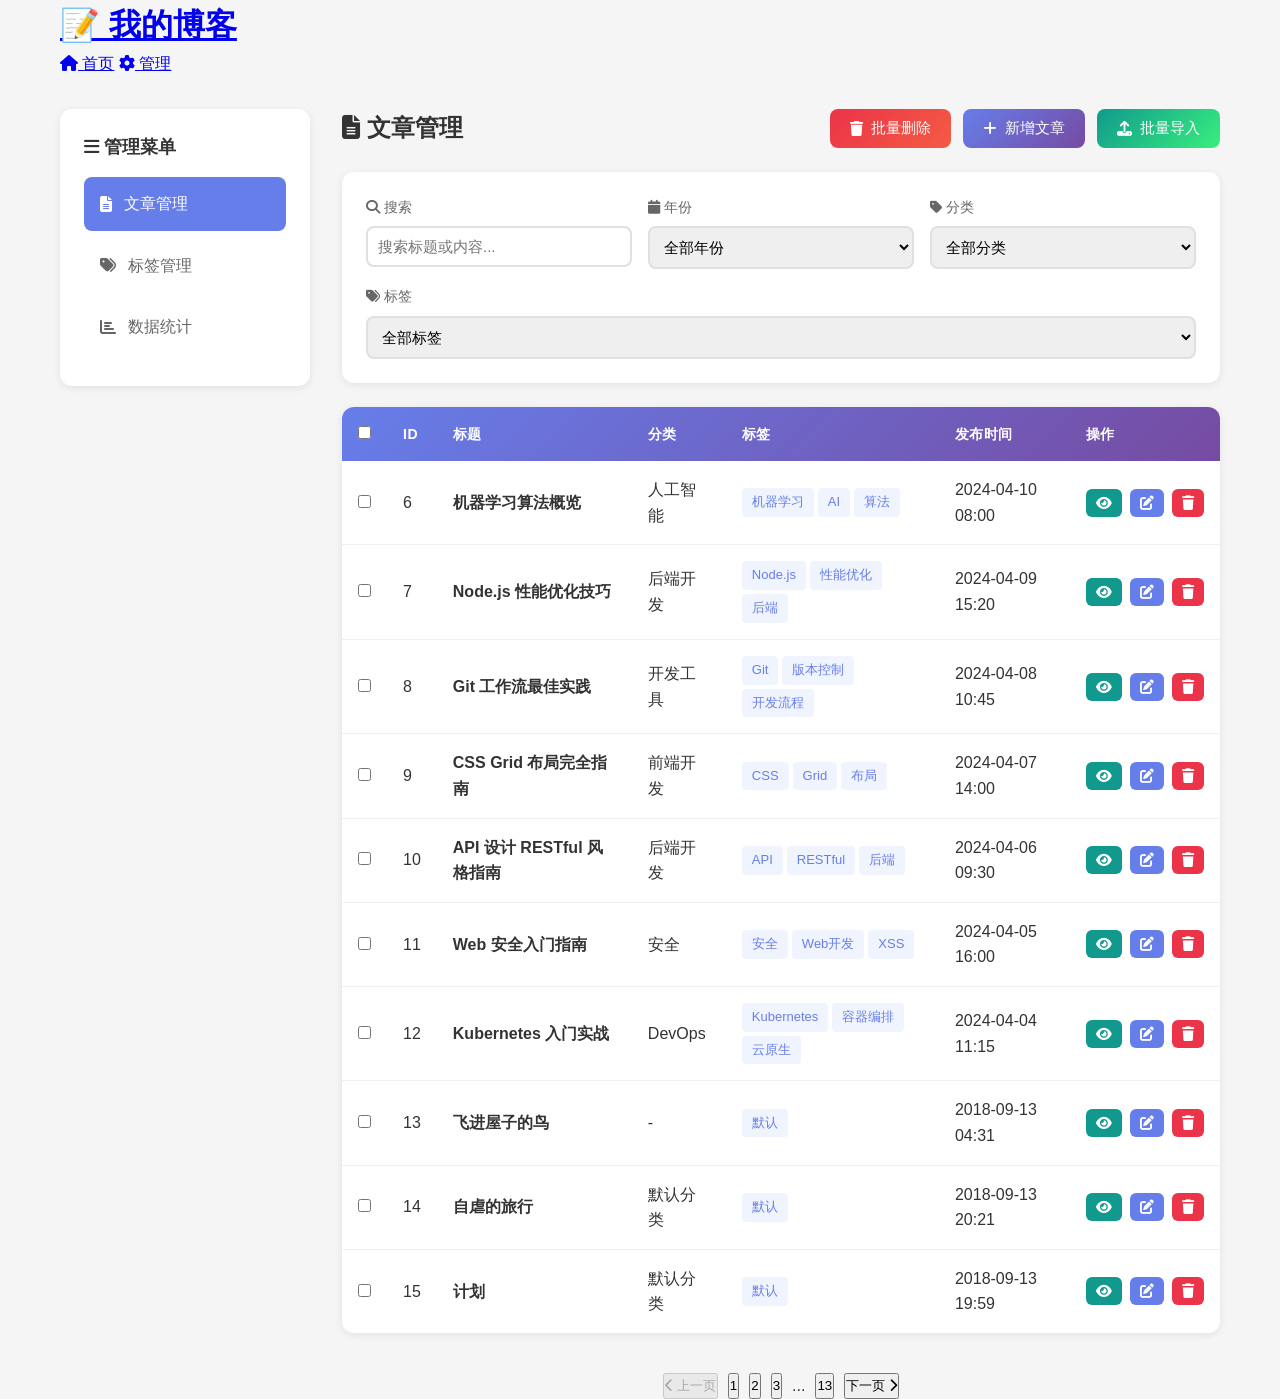
==== blog/admin.html @ 6cfae6fa "Initial commit: Personal blog project with minimalist design" ====
<!DOCTYPE html>
<html lang="zh-CN">
<head>
    <meta charset="UTF-8">
    <meta name="viewport" content="width=device-width, initial-scale=1.0">
    <meta name="description" content="博客管理系统 - 文章管理">
    <title>博客管理系统</title>
    <link rel="stylesheet" href="css/style.css">
    <link rel="stylesheet" href="css/admin.css">
    <link href="https://cdnjs.cloudflare.com/ajax/libs/font-awesome/6.4.0/css/all.min.css" rel="stylesheet">
</head>
<body>
    <header>
        <div class="container">
            <div class="header-content">
                <h1><a href="index.html">📝 我的博客</a></h1>
                <nav>
                    <a href="index.html"><i class="fas fa-home"></i> 首页</a>
                    <a href="admin.html" class="active"><i class="fas fa-cog"></i> 管理</a>
                </nav>
            </div>
        </div>
    </header>

    <main class="container admin-container">
        <aside class="admin-sidebar">
            <h3><i class="fas fa-bars"></i> 管理菜单</h3>
            <ul class="admin-menu">
                <li class="active" data-tab="articles">
                    <i class="fas fa-file-alt"></i> 文章管理
                </li>
                <li data-tab="tags">
                    <i class="fas fa-tags"></i> 标签管理
                </li>
                <li data-tab="stats">
                    <i class="fas fa-chart-bar"></i> 数据统计
                </li>
            </ul>
        </aside>

        <section class="admin-content">
            <div id="articles-tab" class="tab-content active">
                <div class="admin-header">
                    <h2><i class="fas fa-file-alt"></i> 文章管理</h2>
                    <div class="admin-actions">
                        <button id="batch-delete-btn" class="btn btn-danger">
                            <i class="fas fa-trash"></i> 批量删除
                        </button>
                        <button id="add-article-btn" class="btn btn-primary">
                            <i class="fas fa-plus"></i> 新增文章
                        </button>
                        <button id="import-btn" class="btn btn-success">
                            <i class="fas fa-upload"></i> 批量导入
                        </button>
                    </div>
                </div>

                <div class="filters">
                    <div class="filter-group">
                        <label><i class="fas fa-search"></i> 搜索</label>
                        <input type="text" id="search-input" placeholder="搜索标题或内容...">
                    </div>
                    <div class="filter-group">
                        <label><i class="fas fa-calendar"></i> 年份</label>
                        <select id="year-filter">
                            <option value="">全部年份</option>
                        </select>
                    </div>
                    <div class="filter-group">
                        <label><i class="fas fa-tag"></i> 分类</label>
                        <select id="category-filter">
                            <option value="">全部分类</option>
                        </select>
                    </div>
                    <div class="filter-group">
                        <label><i class="fas fa-tags"></i> 标签</label>
                        <select id="tag-filter">
                            <option value="">全部标签</option>
                        </select>
                    </div>
                </div>

                <div class="table-container">
                    <table class="data-table">
                        <thead>
                            <tr>
                                <th>
                                    <input type="checkbox" id="select-all">
                                </th>
                                <th>ID</th>
                                <th>标题</th>
                                <th>分类</th>
                                <th>标签</th>
                                <th>发布时间</th>
                                <th>操作</th>
                            </tr>
                        </thead>
                        <tbody id="articles-table-body">
                        </tbody>
                    </table>
                </div>

                <div class="pagination" id="admin-pagination">
                </div>
            </div>

            <div id="tags-tab" class="tab-content">
                <div class="admin-header">
                    <h2><i class="fas fa-tags"></i> 标签管理</h2>
                    <div class="admin-actions">
                        <button id="add-tag-btn" class="btn btn-primary">
                            <i class="fas fa-plus"></i> 新增标签
                        </button>
                    </div>
                </div>

                <div class="table-container">
                    <table class="data-table">
                        <thead>
                            <tr>
                                <th>标签名</th>
                                <th>使用次数</th>
                                <th>操作</th>
                            </tr>
                        </thead>
                        <tbody id="tags-table-body">
                        </tbody>
                    </table>
                </div>
            </div>

            <div id="stats-tab" class="tab-content">
                <div class="admin-header">
                    <h2><i class="fas fa-chart-bar"></i> 数据统计</h2>
                </div>

                <div class="stats-grid">
                    <div class="stat-card">
                        <div class="stat-icon"><i class="fas fa-file-alt"></i></div>
                        <div class="stat-info">
                            <div class="stat-number" id="total-articles">0</div>
                            <div class="stat-label">总文章数</div>
                        </div>
                    </div>
                    <div class="stat-card">
                        <div class="stat-icon"><i class="fas fa-tag"></i></div>
                        <div class="stat-info">
                            <div class="stat-number" id="total-categories">0</div>
                            <div class="stat-label">分类数</div>
                        </div>
                    </div>
                    <div class="stat-card">
                        <div class="stat-icon"><i class="fas fa-tags"></i></div>
                        <div class="stat-info">
                            <div class="stat-number" id="total-tags">0</div>
                            <div class="stat-label">标签数</div>
                        </div>
                    </div>
                </div>

                <div class="stats-charts">
                    <div class="chart-container">
                        <h3><i class="fas fa-calendar"></i> 年度文章分布</h3>
                        <div id="yearly-stats" class="yearly-stats">
                        </div>
                    </div>
                    <div class="chart-container">
                        <h3><i class="fas fa-tag"></i> 分类文章分布</h3>
                        <div id="category-stats" class="category-stats">
                        </div>
                    </div>
                </div>
            </div>
        </section>
    </main>

    <div id="article-modal" class="modal">
        <div class="modal-content">
            <div class="modal-header">
                <h2 id="modal-title">新增文章</h2>
                <button class="modal-close">&times;</button>
            </div>
            <div class="modal-body">
                <form id="article-form">
                    <input type="hidden" id="article-id">
                    
                    <div class="form-group">
                        <label for="article-title">标题 *</label>
                        <input type="text" id="article-title" required>
                    </div>

                    <div class="form-group">
                        <label for="article-slug">URL Slug</label>
                        <input type="text" id="article-slug">
                    </div>

                    <div class="form-group">
                        <label for="article-category">分类 *</label>
                        <select id="article-category" required>
                            <option value="">请选择分类</option>
                        </select>
                        <button type="button" id="new-category-btn" class="btn btn-small">
                            <i class="fas fa-plus"></i> 新建分类
                        </button>
                    </div>

                    <div class="form-group">
                        <label>标签</label>
                        <div class="tags-input">
                            <input type="text" id="tag-search" placeholder="搜索或输入标签...">
                            <div id="tag-suggestions" class="tag-suggestions"></div>
                        </div>
                        <div id="selected-tags" class="selected-tags"></div>
                    </div>

                    <div class="form-group">
                        <label for="article-excerpt">摘要</label>
                        <textarea id="article-excerpt" rows="3"></textarea>
                    </div>

                    <div class="form-group">
                        <label for="article-content">内容 *</label>
                        <textarea id="article-content" rows="15" required></textarea>
                    </div>

                    <div class="form-group">
                        <label for="article-date">发布时间</label>
                        <input type="datetime-local" id="article-date">
                    </div>
                </form>
            </div>
            <div class="modal-footer">
                <button type="button" class="btn btn-secondary modal-cancel">取消</button>
                <button type="button" class="btn btn-primary" id="save-article-btn">保存</button>
            </div>
        </div>
    </div>

    <div id="delete-modal" class="modal">
        <div class="modal-content modal-small">
            <div class="modal-header">
                <h2><i class="fas fa-exclamation-triangle"></i> 确认删除</h2>
                <button class="modal-close">&times;</button>
            </div>
            <div class="modal-body">
                <p id="delete-message">确定要删除这篇文章吗？</p>
            </div>
            <div class="modal-footer">
                <button type="button" class="btn btn-secondary modal-cancel">取消</button>
                <button type="button" class="btn btn-danger" id="confirm-delete-btn">删除</button>
            </div>
        </div>
    </div>

    <div id="tag-modal" class="modal">
        <div class="modal-content modal-small">
            <div class="modal-header">
                <h2 id="tag-modal-title">新增标签</h2>
                <button class="modal-close">&times;</button>
            </div>
            <div class="modal-body">
                <form id="tag-form">
                    <input type="hidden" id="tag-old-name">
                    <div class="form-group">
                        <label for="tag-name">标签名 *</label>
                        <input type="text" id="tag-name" required>
                    </div>
                </form>
            </div>
            <div class="modal-footer">
                <button type="button" class="btn btn-secondary modal-cancel">取消</button>
                <button type="button" class="btn btn-primary" id="save-tag-btn">保存</button>
            </div>
        </div>
    </div>

    <div id="import-modal" class="modal">
        <div class="modal-content">
            <div class="modal-header">
                <h2><i class="fas fa-upload"></i> 批量导入</h2>
                <button class="modal-close">&times;</button>
            </div>
            <div class="modal-body">
                <div class="import-instructions">
                    <h3>导入说明</h3>
                    <p>请选择包含文章数据的文本文件（Tab分隔格式）</p>
                    <p>格式：时间\t标题\t内容</p>
                </div>
                <div class="form-group">
                    <label for="import-file">选择文件</label>
                    <input type="file" id="import-file" accept=".txt,.xls,.xlsx">
                </div>
                <div id="import-preview" class="import-preview">
                </div>
            </div>
            <div class="modal-footer">
                <button type="button" class="btn btn-secondary modal-cancel">取消</button>
                <button type="button" class="btn btn-success" id="confirm-import-btn">导入</button>
            </div>
        </div>
    </div>

    <div id="toast" class="toast"></div>

    <script src="js/admin.js"></script>
</body>
</html>
---- blog/css/style.css ----
* {
    margin: 0;
    padding: 0;
    box-sizing: border-box;
}

:root {
    --primary-color: #4a90e2;
    --secondary-color: #2c3e50;
    --accent-color: #e74c3c;
    --text-color: #333;
    --light-gray: #f5f5f5;
    --border-color: #ddd;
    --white: #ffffff;
}

body {
    font-family: -apple-system, BlinkMacSystemFont, 'Segoe UI', Roboto, 'Helvetica Neue', Arial, sans-serif;
    line-height: 1.6;
    color: var(--text-color);
    background-color: var(--light-gray);
}

.container {
    max-width: 1200px;
    margin: 0 auto;
    padding: 0 20px;
}

.header {
    background: linear-gradient(135deg, var(--secondary-color) 0%, #34495e 100%);
    color: var(--white);
    padding: 20px 0;
    box-shadow: 0 2px 10px rgba(0,0,0,0.1);
    position: sticky;
    top: 0;
    z-index: 1000;
}

.header .container {
    display: flex;
    justify-content: space-between;
    align-items: center;
    flex-wrap: wrap;
    gap: 20px;
}

.blog-title a {
    color: var(--white);
    text-decoration: none;
    font-size: 28px;
    font-weight: bold;
    transition: opacity 0.3s;
}

.blog-title a:hover {
    opacity: 0.9;
}

.nav {
    display: flex;
    gap: 30px;
}

.nav-link {
    color: var(--white);
    text-decoration: none;
    font-size: 16px;
    transition: color 0.3s;
    position: relative;
}

.nav-link:hover,
.nav-link.active {
    color: var(--primary-color);
}

.nav-link.active::after {
    content: '';
    position: absolute;
    bottom: -5px;
    left: 0;
    right: 0;
    height: 2px;
    background: var(--primary-color);
}

.search-box {
    display: flex;
    gap: 10px;
}

.search-input {
    padding: 10px 15px;
    border: none;
    border-radius: 5px;
    font-size: 14px;
    width: 200px;
    transition: width 0.3s;
}

.search-input:focus {
    outline: none;
    width: 250px;
}

.search-btn {
    padding: 10px 20px;
    background: var(--primary-color);
    color: var(--white);
    border: none;
    border-radius: 5px;
    cursor: pointer;
    font-size: 14px;
    transition: background 0.3s;
}

.search-btn:hover {
    background: #357abd;
}

.main {
    padding: 40px 0;
    min-height: calc(100vh - 200px);
}

.main .container {
    display: grid;
    grid-template-columns: 1fr 300px;
    gap: 40px;
}

.sidebar {
    order: 2;
}

.content {
    order: 1;
}

.sidebar-section {
    background: var(--white);
    padding: 20px;
    border-radius: 10px;
    margin-bottom: 20px;
    box-shadow: 0 2px 10px rgba(0,0,0,0.05);
}

.sidebar-section h3 {
    margin-bottom: 15px;
    color: var(--secondary-color);
    font-size: 18px;
    border-bottom: 2px solid var(--primary-color);
    padding-bottom: 10px;
}

.category-list,
.recent-posts {
    list-style: none;
}

.category-list li,
.recent-posts li {
    padding: 10px 0;
    border-bottom: 1px solid var(--border-color);
}

.category-list li:last-child,
.recent-posts li:last-child {
    border-bottom: none;
}

.category-list a,
.recent-posts a {
    color: var(--text-color);
    text-decoration: none;
    transition: color 0.3s;
}

.category-list a:hover,
.recent-posts a:hover {
    color: var(--primary-color);
}

.tag-list {
    display: flex;
    flex-wrap: wrap;
    gap: 10px;
}

.tag {
    display: inline-block;
    padding: 5px 12px;
    background: var(--light-gray);
    color: var(--text-color);
    border-radius: 20px;
    font-size: 14px;
    text-decoration: none;
    transition: all 0.3s;
}

.tag:hover {
    background: var(--primary-color);
    color: var(--white);
}

.article-list {
    display: flex;
    flex-direction: column;
    gap: 30px;
}

.article-card {
    background: var(--white);
    padding: 30px;
    border-radius: 10px;
    box-shadow: 0 2px 10px rgba(0,0,0,0.05);
    transition: transform 0.3s, box-shadow 0.3s;
}

.article-card:hover {
    transform: translateY(-5px);
    box-shadow: 0 5px 20px rgba(0,0,0,0.1);
}

.article-meta {
    display: flex;
    gap: 20px;
    margin-bottom: 15px;
    font-size: 14px;
    color: #666;
}

.article-date {
    display: flex;
    align-items: center;
    gap: 5px;
}

.article-title {
    font-size: 24px;
    margin-bottom: 15px;
}

.article-title a {
    color: var(--secondary-color);
    text-decoration: none;
    transition: color 0.3s;
}

.article-title a:hover {
    color: var(--primary-color);
}

.article-excerpt {
    color: #666;
    line-height: 1.8;
    margin-bottom: 15px;
}

.article-tags {
    display: flex;
    gap: 10px;
    flex-wrap: wrap;
}

.article-tag {
    padding: 3px 10px;
    background: var(--light-gray);
    color: var(--text-color);
    border-radius: 15px;
    font-size: 13px;
    text-decoration: none;
    transition: all 0.3s;
}

.article-tag:hover {
    background: var(--primary-color);
    color: var(--white);
}

.pagination {
    display: flex;
    justify-content: center;
    gap: 10px;
    margin-top: 40px;
}

.pagination-btn {
    padding: 10px 20px;
    background: var(--white);
    color: var(--text-color);
    border: 1px solid var(--border-color);
    border-radius: 5px;
    cursor: pointer;
    transition: all 0.3s;
}

.pagination-btn:hover:not(:disabled) {
    background: var(--primary-color);
    color: var(--white);
    border-color: var(--primary-color);
}

.pagination-btn:disabled {
    opacity: 0.5;
    cursor: not-allowed;
}

.pagination-btn.active {
    background: var(--primary-color);
    color: var(--white);
    border-color: var(--primary-color);
}

.article-detail {
    background: var(--white);
    padding: 40px 0;
    min-height: calc(100vh - 200px);
}

.article-detail.hidden {
    display: none;
}

.back-btn {
    padding: 10px 20px;
    background: var(--secondary-color);
    color: var(--white);
    border: none;
    border-radius: 5px;
    cursor: pointer;
    font-size: 14px;
    margin-bottom: 30px;
    transition: background 0.3s;
}

.back-btn:hover {
    background: #34495e;
}

.article-content h1 {
    font-size: 36px;
    margin-bottom: 20px;
    color: var(--secondary-color);
}

.article-content .article-meta {
    margin-bottom: 30px;
    padding-bottom: 20px;
    border-bottom: 1px solid var(--border-color);
}

.article-content .markdown-body {
    line-height: 1.8;
}

.article-content .markdown-body h2 {
    font-size: 28px;
    margin: 30px 0 15px;
    color: var(--secondary-color);
}

.article-content .markdown-body h3 {
    font-size: 22px;
    margin: 25px 0 12px;
    color: var(--secondary-color);
}

.article-content .markdown-body p {
    margin-bottom: 15px;
}

.article-content .markdown-body code {
    background: var(--light-gray);
    padding: 2px 6px;
    border-radius: 3px;
    font-family: 'Courier New', monospace;
}

.article-content .markdown-body pre {
    background: var(--secondary-color);
    color: var(--white);
    padding: 20px;
    border-radius: 5px;
    overflow-x: auto;
    margin-bottom: 15px;
}

.article-content .markdown-body pre code {
    background: none;
    padding: 0;
}

.article-content .markdown-body ul,
.article-content .markdown-body ol {
    margin: 15px 0;
    padding-left: 30px;
}

.article-content .markdown-body li {
    margin-bottom: 8px;
}

.article-content .markdown-body blockquote {
    border-left: 4px solid var(--primary-color);
    padding-left: 20px;
    margin: 20px 0;
    color: #666;
    font-style: italic;
}

.article-content .markdown-body a {
    color: var(--primary-color);
    text-decoration: none;
    transition: underline 0.3s;
}

.article-content .markdown-body a:hover {
    text-decoration: underline;
}

.footer {
    background: var(--secondary-color);
    color: var(--white);
    text-align: center;
    padding: 30px 0;
    margin-top: 40px;
}

.hidden {
    display: none !important;
}

@media (max-width: 968px) {
    .main .container {
        grid-template-columns: 1fr;
    }
    
    .sidebar {
        order: 2;
    }
    
    .search-input {
        width: 150px;
    }
    
    .search-input:focus {
        width: 180px;
    }
}

@media (max-width: 768px) {
    .header .container {
        flex-direction: column;
        text-align: center;
    }
    
    .nav {
        flex-wrap: wrap;
        justify-content: center;
        gap: 15px;
    }
    
    .search-box {
        width: 100%;
        justify-content: center;
    }
    
    .search-input {
        flex: 1;
        max-width: 300px;
    }
    
    .article-card {
        padding: 20px;
    }
    
    .article-title {
        font-size: 20px;
    }
    
    .article-content h1 {
        font-size: 28px;
    }
}

@media (max-width: 480px) {
    .blog-title a {
        font-size: 22px;
    }
    
    .nav-link {
        font-size: 14px;
    }
    
    .article-meta {
        flex-direction: column;
        gap: 5px;
    }
    
    .pagination {
        flex-wrap: wrap;
    }
}
---- blog/css/admin.css ----
.admin-container {
    display: flex;
    gap: 2rem;
    margin-top: 2rem;
    align-items: flex-start;
}

.admin-sidebar {
    width: 250px;
    background: white;
    border-radius: 12px;
    padding: 1.5rem;
    box-shadow: 0 2px 8px rgba(0, 0, 0, 0.08);
    position: sticky;
    top: 2rem;
}

.admin-sidebar h3 {
    margin-bottom: 1rem;
    color: #333;
    font-size: 1.1rem;
}

.admin-menu {
    list-style: none;
}

.admin-menu li {
    padding: 0.875rem 1rem;
    margin-bottom: 0.5rem;
    border-radius: 8px;
    cursor: pointer;
    transition: all 0.3s ease;
    color: #666;
    display: flex;
    align-items: center;
    gap: 0.75rem;
}

.admin-menu li:hover {
    background: #f0f4ff;
    color: #667eea;
}

.admin-menu li.active {
    background: #667eea;
    color: white;
}

.admin-content {
    flex: 1;
}

.admin-header {
    display: flex;
    justify-content: space-between;
    align-items: center;
    margin-bottom: 1.5rem;
}

.admin-header h2 {
    margin: 0;
    color: #333;
}

.admin-actions {
    display: flex;
    gap: 0.75rem;
}

.btn {
    padding: 0.625rem 1.25rem;
    border: none;
    border-radius: 8px;
    cursor: pointer;
    font-size: 0.9375rem;
    font-weight: 500;
    transition: all 0.3s ease;
    display: inline-flex;
    align-items: center;
    gap: 0.5rem;
}

.btn-primary {
    background: linear-gradient(135deg, #667eea 0%, #764ba2 100%);
    color: white;
}

.btn-primary:hover {
    transform: translateY(-2px);
    box-shadow: 0 8px 16px rgba(102, 126, 234, 0.3);
}

.btn-success {
    background: linear-gradient(135deg, #11998e 0%, #38ef7d 100%);
    color: white;
}

.btn-success:hover {
    transform: translateY(-2px);
    box-shadow: 0 8px 16px rgba(17, 153, 142, 0.3);
}

.btn-danger {
    background: linear-gradient(135deg, #eb3349 0%, #f45c43 100%);
    color: white;
}

.btn-danger:hover {
    transform: translateY(-2px);
    box-shadow: 0 8px 16px rgba(235, 51, 73, 0.3);
}

.btn-secondary {
    background: #f0f0f0;
    color: #333;
}

.btn-secondary:hover {
    background: #e0e0e0;
}

.btn-small {
    padding: 0.375rem 0.75rem;
    font-size: 0.875rem;
}

.filters {
    background: white;
    padding: 1.5rem;
    border-radius: 12px;
    margin-bottom: 1.5rem;
    box-shadow: 0 2px 8px rgba(0, 0, 0, 0.08);
    display: flex;
    gap: 1rem;
    flex-wrap: wrap;
}

.filter-group {
    flex: 1;
    min-width: 200px;
}

.filter-group label {
    display: block;
    margin-bottom: 0.5rem;
    color: #666;
    font-weight: 500;
    font-size: 0.875rem;
}

.filter-group input,
.filter-group select {
    width: 100%;
    padding: 0.625rem;
    border: 2px solid #e0e0e0;
    border-radius: 8px;
    font-size: 0.9375rem;
    transition: border-color 0.3s ease;
}

.filter-group input:focus,
.filter-group select:focus {
    outline: none;
    border-color: #667eea;
}

.table-container {
    background: white;
    border-radius: 12px;
    overflow: hidden;
    box-shadow: 0 2px 8px rgba(0, 0, 0, 0.08);
}

.data-table {
    width: 100%;
    border-collapse: collapse;
}

.data-table thead {
    background: linear-gradient(135deg, #667eea 0%, #764ba2 100%);
    color: white;
}

.data-table th,
.data-table td {
    padding: 1rem;
    text-align: left;
}

.data-table th {
    font-weight: 600;
    font-size: 0.875rem;
    text-transform: uppercase;
    letter-spacing: 0.5px;
}

.data-table tbody tr {
    border-bottom: 1px solid #f0f0f0;
    transition: background 0.3s ease;
}

.data-table tbody tr:hover {
    background: #f8f9ff;
}

.data-table tbody tr:last-child {
    border-bottom: none;
}

.data-table .tags {
    display: flex;
    flex-wrap: wrap;
    gap: 0.25rem;
}

.data-table .tag {
    background: #f0f4ff;
    color: #667eea;
    padding: 0.25rem 0.625rem;
    border-radius: 4px;
    font-size: 0.8125rem;
}

.action-buttons {
    display: flex;
    gap: 0.5rem;
}

.action-btn {
    padding: 0.375rem 0.625rem;
    border: none;
    border-radius: 6px;
    cursor: pointer;
    font-size: 0.875rem;
    transition: all 0.3s ease;
}

.action-btn.edit {
    background: #667eea;
    color: white;
}

.action-btn.edit:hover {
    background: #5a6fd6;
}

.action-btn.delete {
    background: #eb3349;
    color: white;
}

.action-btn.delete:hover {
    background: #d62d41;
}

.action-btn.view {
    background: #11998e;
    color: white;
}

.action-btn.view:hover {
    background: #0f887a;
}

.tab-content {
    display: none;
}

.tab-content.active {
    display: block;
}

.modal {
    display: none;
    position: fixed;
    top: 0;
    left: 0;
    right: 0;
    bottom: 0;
    background: rgba(0, 0, 0, 0.5);
    z-index: 1000;
    align-items: center;
    justify-content: center;
    padding: 1rem;
}

.modal.active {
    display: flex;
}

.modal-content {
    background: white;
    border-radius: 16px;
    max-width: 800px;
    width: 100%;
    max-height: 90vh;
    overflow: hidden;
    display: flex;
    flex-direction: column;
    animation: slideUp 0.3s ease;
}

.modal-small {
    max-width: 400px;
}

@keyframes slideUp {
    from {
        opacity: 0;
        transform: translateY(20px);
    }
    to {
        opacity: 1;
        transform: translateY(0);
    }
}

.modal-header {
    padding: 1.5rem;
    border-bottom: 1px solid #f0f0f0;
    display: flex;
    justify-content: space-between;
    align-items: center;
}

.modal-header h2 {
    margin: 0;
    color: #333;
    font-size: 1.25rem;
}

.modal-close {
    background: none;
    border: none;
    font-size: 1.5rem;
    cursor: pointer;
    color: #999;
    transition: color 0.3s ease;
    padding: 0.25rem;
}

.modal-close:hover {
    color: #333;
}

.modal-body {
    padding: 1.5rem;
    overflow-y: auto;
    flex: 1;
}

.modal-footer {
    padding: 1.5rem;
    border-top: 1px solid #f0f0f0;
    display: flex;
    justify-content: flex-end;
    gap: 0.75rem;
}

.form-group {
    margin-bottom: 1.25rem;
}

.form-group label {
    display: block;
    margin-bottom: 0.5rem;
    color: #333;
    font-weight: 500;
}

.form-group input[type="text"],
.form-group input[type="datetime-local"],
.form-group select,
.form-group textarea {
    width: 100%;
    padding: 0.75rem;
    border: 2px solid #e0e0e0;
    border-radius: 8px;
    font-size: 0.9375rem;
    transition: border-color 0.3s ease;
    font-family: inherit;
}

.form-group input:focus,
.form-group select:focus,
.form-group textarea:focus {
    outline: none;
    border-color: #667eea;
}

.form-group textarea {
    resize: vertical;
    min-height: 120px;
}

.tags-input {
    position: relative;
}

.tag-suggestions {
    position: absolute;
    top: 100%;
    left: 0;
    right: 0;
    background: white;
    border: 2px solid #e0e0e0;
    border-top: none;
    border-radius: 0 0 8px 8px;
    max-height: 200px;
    overflow-y: auto;
    z-index: 100;
    display: none;
}

.tag-suggestions.active {
    display: block;
}

.tag-suggestion {
    padding: 0.75rem;
    cursor: pointer;
    transition: background 0.2s ease;
}

.tag-suggestion:hover {
    background: #f0f4ff;
}

.selected-tags {
    display: flex;
    flex-wrap: wrap;
    gap: 0.5rem;
    margin-top: 0.75rem;
}

.selected-tag {
    display: inline-flex;
    align-items: center;
    gap: 0.5rem;
    background: #667eea;
    color: white;
    padding: 0.375rem 0.75rem;
    border-radius: 6px;
    font-size: 0.875rem;
}

.selected-tag .remove {
    cursor: pointer;
    font-size: 1.125rem;
    line-height: 1;
}

.import-instructions {
    background: #f8f9ff;
    padding: 1rem;
    border-radius: 8px;
    margin-bottom: 1.5rem;
}

.import-instructions h3 {
    margin-top: 0;
    color: #667eea;
    font-size: 1rem;
}

.import-instructions p {
    color: #666;
    margin: 0.5rem 0;
    font-size: 0.875rem;
}

.import-preview {
    margin-top: 1rem;
    max-height: 200px;
    overflow-y: auto;
    background: #f8f9ff;
    padding: 1rem;
    border-radius: 8px;
}

.stats-grid {
    display: grid;
    grid-template-columns: repeat(auto-fit, minmax(250px, 1fr));
    gap: 1.5rem;
    margin-bottom: 2rem;
}

.stat-card {
    background: white;
    padding: 1.5rem;
    border-radius: 12px;
    box-shadow: 0 2px 8px rgba(0, 0, 0, 0.08);
    display: flex;
    align-items: center;
    gap: 1rem;
}

.stat-icon {
    width: 60px;
    height: 60px;
    border-radius: 12px;
    display: flex;
    align-items: center;
    justify-content: center;
    font-size: 1.5rem;
    color: white;
    background: linear-gradient(135deg, #667eea 0%, #764ba2 100%);
}

.stat-card:nth-child(2) .stat-icon {
    background: linear-gradient(135deg, #11998e 0%, #38ef7d 100%);
}

.stat-card:nth-child(3) .stat-icon {
    background: linear-gradient(135deg, #eb3349 0%, #f45c43 100%);
}

.stat-info {
    flex: 1;
}

.stat-number {
    font-size: 2rem;
    font-weight: 700;
    color: #333;
    line-height: 1;
}

.stat-label {
    color: #666;
    margin-top: 0.5rem;
    font-size: 0.9375rem;
}

.stats-charts {
    display: grid;
    grid-template-columns: repeat(auto-fit, minmax(400px, 1fr));
    gap: 1.5rem;
}

.chart-container {
    background: white;
    padding: 1.5rem;
    border-radius: 12px;
    box-shadow: 0 2px 8px rgba(0, 0, 0, 0.08);
}

.chart-container h3 {
    margin-top: 0;
    color: #333;
    font-size: 1.1rem;
    margin-bottom: 1rem;
}

.yearly-stats,
.category-stats {
    display: flex;
    flex-direction: column;
    gap: 0.75rem;
}

.stat-bar {
    display: flex;
    align-items: center;
    gap: 1rem;
}

.stat-bar-label {
    width: 80px;
    color: #666;
    font-size: 0.875rem;
}

.stat-bar-fill {
    flex: 1;
    height: 24px;
    background: #f0f0f0;
    border-radius: 4px;
    overflow: hidden;
}

.stat-bar-fill-inner {
    height: 100%;
    background: linear-gradient(135deg, #667eea 0%, #764ba2 100%);
    border-radius: 4px;
    transition: width 0.5s ease;
}

.stat-bar-count {
    width: 50px;
    text-align: right;
    color: #333;
    font-weight: 600;
    font-size: 0.875rem;
}

.toast {
    position: fixed;
    bottom: 2rem;
    right: 2rem;
    background: #333;
    color: white;
    padding: 1rem 1.5rem;
    border-radius: 8px;
    box-shadow: 0 4px 16px rgba(0, 0, 0, 0.2);
    transform: translateY(100px);
    opacity: 0;
    transition: all 0.3s ease;
    z-index: 2000;
}

.toast.show {
    transform: translateY(0);
    opacity: 1;
}

.toast.success {
    background: linear-gradient(135deg, #11998e 0%, #38ef7d 100%);
}

.toast.error {
    background: linear-gradient(135deg, #eb3349 0%, #f45c43 100%);
}

@media (max-width: 1024px) {
    .admin-container {
        flex-direction: column;
    }
    
    .admin-sidebar {
        width: 100%;
        position: static;
    }
    
    .admin-menu {
        display: flex;
        overflow-x: auto;
        gap: 0.5rem;
    }
    
    .admin-menu li {
        white-space: nowrap;
    }
}

@media (max-width: 768px) {
    .admin-header {
        flex-direction: column;
        align-items: flex-start;
        gap: 1rem;
    }
    
    .admin-actions {
        flex-wrap: wrap;
    }
    
    .filters {
        flex-direction: column;
    }
    
    .filter-group {
        width: 100%;
    }
    
    .data-table {
        font-size: 0.8125rem;
    }
    
    .data-table th,
    .data-table td {
        padding: 0.75rem 0.5rem;
    }
    
    .stats-charts {
        grid-template-columns: 1fr;
    }
}
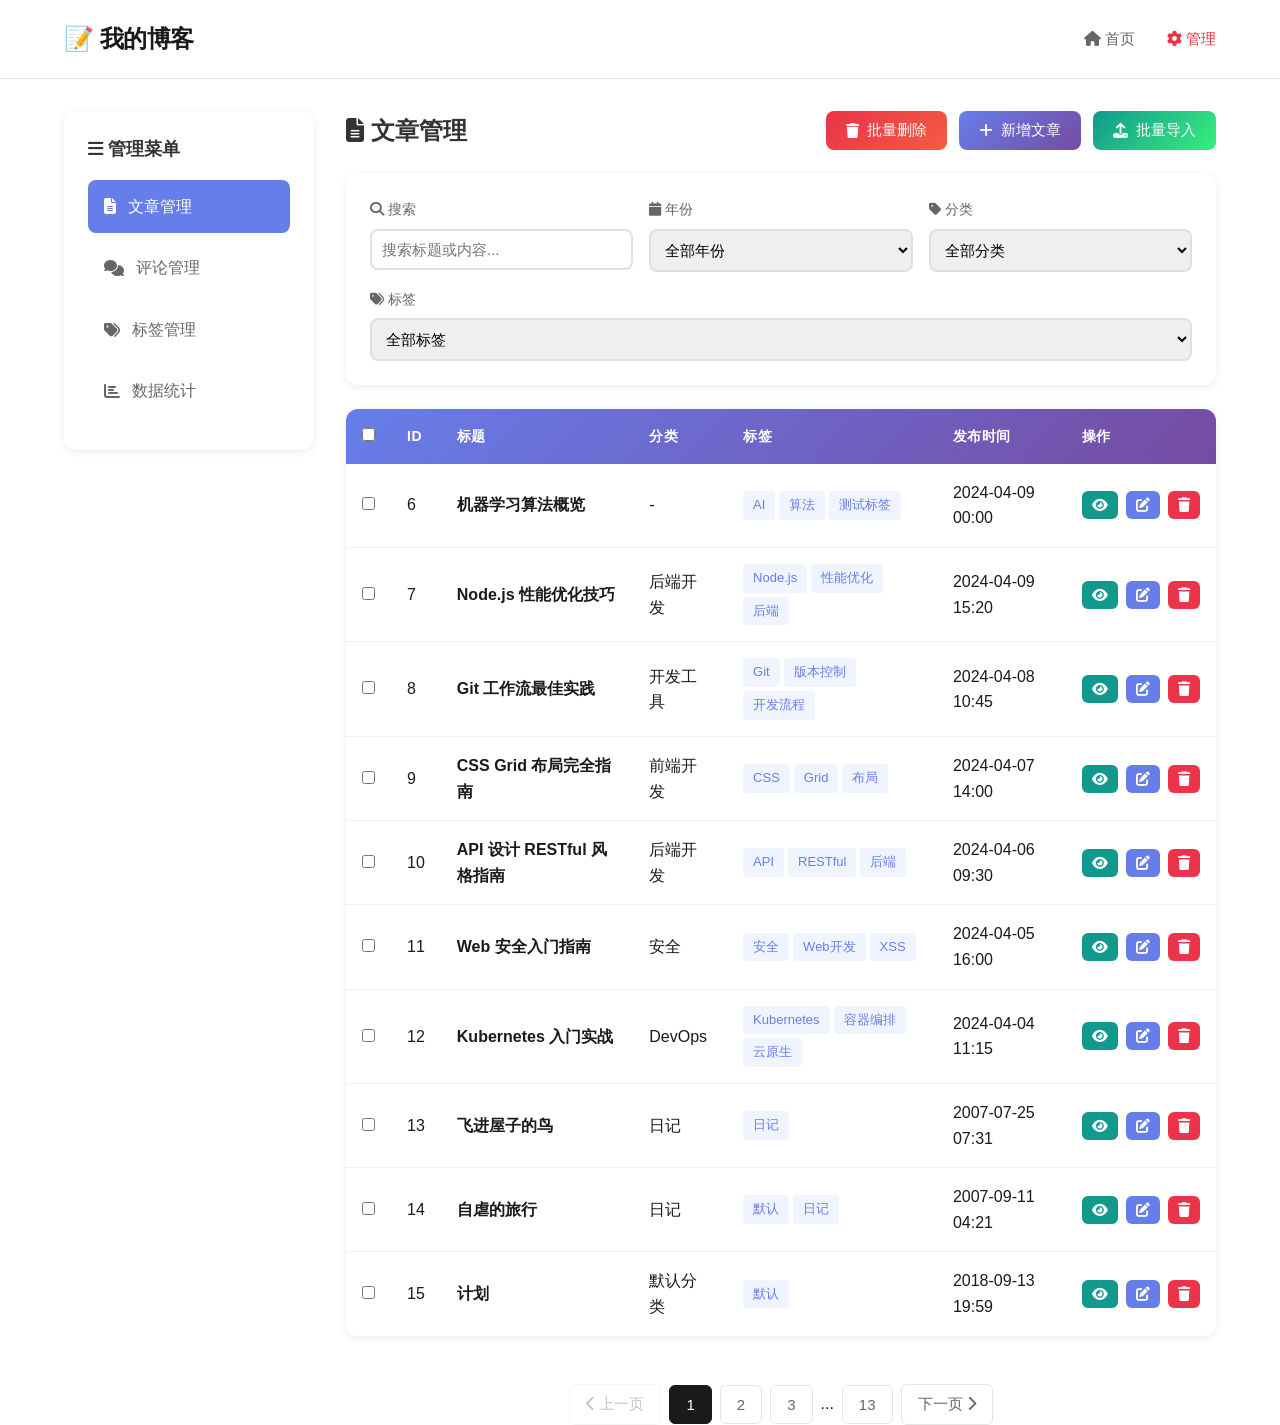
==== commit 7496f0c2: "Deploy blog to GitHub Pages" ====
--- a/blog/admin.html
+++ b/blog/admin.html
@@ -5,7 +5,7 @@
     <meta name="viewport" content="width=device-width, initial-scale=1.0">
     <meta name="description" content="博客管理系统 - 文章管理">
     <title>博客管理系统</title>
-    <link rel="stylesheet" href="css/style.css">
+    <link rel="stylesheet" href="css/style-minimal.css">
     <link rel="stylesheet" href="css/admin.css">
     <link href="https://cdnjs.cloudflare.com/ajax/libs/font-awesome/6.4.0/css/all.min.css" rel="stylesheet">
 </head>
@@ -13,9 +13,9 @@
     <header>
         <div class="container">
             <div class="header-content">
-                <h1><a href="index.html">📝 我的博客</a></h1>
+                <h1><a href="index-minimal.html">📝 我的博客</a></h1>
                 <nav>
-                    <a href="index.html"><i class="fas fa-home"></i> 首页</a>
+                    <a href="index-minimal.html"><i class="fas fa-home"></i> 首页</a>
                     <a href="admin.html" class="active"><i class="fas fa-cog"></i> 管理</a>
                 </nav>
             </div>
@@ -28,6 +28,9 @@
             <ul class="admin-menu">
                 <li class="active" data-tab="articles">
                     <i class="fas fa-file-alt"></i> 文章管理
+                </li>
+                <li data-tab="comments">
+                    <i class="fas fa-comments"></i> 评论管理
                 </li>
                 <li data-tab="tags">
                     <i class="fas fa-tags"></i> 标签管理
@@ -104,6 +107,53 @@
                 </div>
             </div>
 
+            <div id="comments-tab" class="tab-content">
+                <div class="admin-header">
+                    <h2><i class="fas fa-comments"></i> 评论管理</h2>
+                    <div class="admin-actions">
+                        <button id="batch-delete-comments-btn" class="btn btn-danger">
+                            <i class="fas fa-trash"></i> 批量删除
+                        </button>
+                    </div>
+                </div>
+
+                <div class="filters">
+                    <div class="filter-group">
+                        <label><i class="fas fa-search"></i> 搜索</label>
+                        <input type="text" id="comment-search-input" placeholder="搜索评论内容或作者...">
+                    </div>
+                    <div class="filter-group">
+                        <label><i class="fas fa-file-alt"></i> 文章</label>
+                        <select id="comment-article-filter">
+                            <option value="">全部文章</option>
+                        </select>
+                    </div>
+                </div>
+
+                <div class="table-container">
+                    <table class="data-table">
+                        <thead>
+                            <tr>
+                                <th>
+                                    <input type="checkbox" id="select-all-comments">
+                                </th>
+                                <th>ID</th>
+                                <th>文章</th>
+                                <th>作者</th>
+                                <th>内容</th>
+                                <th>评论时间</th>
+                                <th>操作</th>
+                            </tr>
+                        </thead>
+                        <tbody id="comments-table-body">
+                        </tbody>
+                    </table>
+                </div>
+
+                <div class="pagination" id="comments-pagination">
+                </div>
+            </div>
+
             <div id="tags-tab" class="tab-content">
                 <div class="admin-header">
                     <h2><i class="fas fa-tags"></i> 标签管理</h2>
@@ -202,6 +252,9 @@
                         <button type="button" id="new-category-btn" class="btn btn-small">
                             <i class="fas fa-plus"></i> 新建分类
                         </button>
+                        <button type="button" id="delete-category-btn" class="btn btn-small btn-danger">
+                            <i class="fas fa-trash"></i> 删除分类
+                        </button>
                     </div>
 
                     <div class="form-group">
@@ -274,6 +327,44 @@
         </div>
     </div>
 
+    <div id="category-modal" class="modal">
+        <div class="modal-content modal-small">
+            <div class="modal-header">
+                <h2><i class="fas fa-plus"></i> 新建分类</h2>
+                <button class="modal-close">&times;</button>
+            </div>
+            <div class="modal-body">
+                <form id="category-form">
+                    <div class="form-group">
+                        <label for="category-name">分类名称 *</label>
+                        <input type="text" id="category-name" placeholder="请输入分类名称" required>
+                    </div>
+                </form>
+            </div>
+            <div class="modal-footer">
+                <button type="button" class="btn btn-secondary modal-cancel">取消</button>
+                <button type="button" class="btn btn-primary" id="save-category-btn">创建</button>
+            </div>
+        </div>
+    </div>
+
+    <div id="delete-category-modal" class="modal">
+        <div class="modal-content modal-small">
+            <div class="modal-header">
+                <h2><i class="fas fa-exclamation-triangle"></i> 确认删除</h2>
+                <button class="modal-close">&times;</button>
+            </div>
+            <div class="modal-body">
+                <p id="delete-category-message">确定要删除这个分类吗？</p>
+                <p style="color: #e74c3c; font-size: 14px;">注意：删除后，使用该分类的文章将被设置为"未分类"。</p>
+            </div>
+            <div class="modal-footer">
+                <button type="button" class="btn btn-secondary modal-cancel">取消</button>
+                <button type="button" class="btn btn-danger" id="confirm-delete-category-btn">删除</button>
+            </div>
+        </div>
+    </div>
+
     <div id="import-modal" class="modal">
         <div class="modal-content">
             <div class="modal-header">
@@ -300,7 +391,43 @@
         </div>
     </div>
 
+    <div id="comment-modal" class="modal">
+        <div class="modal-content">
+            <div class="modal-header">
+                <h2 id="comment-modal-title">编辑评论</h2>
+                <button class="modal-close">&times;</button>
+            </div>
+            <div class="modal-body">
+                <form id="comment-form">
+                    <input type="hidden" id="comment-post-id">
+                    <input type="hidden" id="comment-id">
+                    
+                    <div class="form-group">
+                        <label>文章</label>
+                        <input type="text" id="comment-article-title" disabled>
+                    </div>
+
+                    <div class="form-group">
+                        <label for="comment-author">作者</label>
+                        <input type="text" id="comment-author" required>
+                    </div>
+
+                    <div class="form-group">
+                        <label for="comment-content">评论内容 *</label>
+                        <textarea id="comment-content" rows="8" required></textarea>
+                    </div>
+                </form>
+            </div>
+            <div class="modal-footer">
+                <button type="button" class="btn btn-secondary modal-cancel">取消</button>
+                <button type="button" class="btn btn-primary" id="save-comment-btn">保存</button>
+            </div>
+        </div>
+    </div>
+
     <div id="toast" class="toast"></div>
+
+
 
     <script src="js/admin.js"></script>
 </body>
--- a/blog/css/style-minimal.css
+++ b/blog/css/style-minimal.css
@@ -0,0 +1,777 @@
+* {
+    margin: 0;
+    padding: 0;
+    box-sizing: border-box;
+}
+
+:root {
+    --primary-color: #1a1a1a;
+    --secondary-color: #666666;
+    --accent-color: #eb3349;
+    --accent-hover: #d62d41;
+    --bg-color: #ffffff;
+    --bg-secondary: #f8f8f8;
+    --border-color: #e5e5e5;
+    --text-primary: #1a1a1a;
+    --text-secondary: #666666;
+    --text-muted: #999999;
+    --shadow-sm: 0 1px 3px rgba(0, 0, 0, 0.04);
+    --shadow-md: 0 4px 12px rgba(0, 0, 0, 0.08);
+    --radius-sm: 6px;
+    --radius-md: 12px;
+    --radius-lg: 16px;
+    --font-main: -apple-system, BlinkMacSystemFont, 'Segoe UI', 'PingFang SC', 'Hiragino Sans GB', 'Microsoft YaHei', sans-serif;
+}
+
+@media (prefers-color-scheme: dark) and (not [data-theme="light"]) {
+    :root {
+        --bg-color: #1a1a1a;
+        --bg-secondary: #2a2a2a;
+        --border-color: #3a3a3a;
+        --text-primary: #ffffff;
+        --text-secondary: #cccccc;
+        --text-muted: #666666;
+        --shadow-sm: 0 1px 3px rgba(0, 0, 0, 0.3);
+        --shadow-md: 0 4px 12px rgba(0, 0, 0, 0.5);
+    }
+}
+
+body {
+    font-family: var(--font-main);
+    background-color: #ffffff;
+    color: #1a1a1a;
+    line-height: 1.6;
+    -webkit-font-smoothing: antialiased;
+}
+
+@media (prefers-color-scheme: dark) and (not [data-theme="light"]) {
+    body {
+        background-color: #1a1a1a;
+        color: #ffffff;
+    }
+}
+
+body[data-theme="dark"] {
+    --bg-color: #1a1a1a;
+    --bg-secondary: #2a2a2a;
+    --border-color: #3a3a3a;
+    --text-primary: #ffffff;
+    --text-secondary: #cccccc;
+    --text-muted: #666666;
+    --shadow-sm: 0 1px 3px rgba(0, 0, 0, 0.3);
+    --shadow-md: 0 4px 12px rgba(0, 0, 0, 0.5);
+    background-color: #1a1a1a;
+    color: #ffffff;
+}
+
+body[data-theme="light"] {
+    --bg-color: #ffffff;
+    --bg-secondary: #f8f8f8;
+    --border-color: #e5e5e5;
+    --text-primary: #1a1a1a;
+    --text-secondary: #666666;
+    --text-muted: #999999;
+    --shadow-sm: 0 1px 3px rgba(0, 0, 0, 0.04);
+    --shadow-md: 0 4px 12px rgba(0, 0, 0, 0.08);
+    background-color: #ffffff;
+    color: #1a1a1a;
+}
+
+.container {
+    max-width: 1200px;
+    margin: 0 auto;
+    padding: 0 24px;
+}
+
+header {
+    background: var(--bg-color);
+    border-bottom: 1px solid var(--border-color);
+    position: sticky;
+    top: 0;
+    z-index: 100;
+}
+
+.header-content {
+    display: flex;
+    justify-content: space-between;
+    align-items: center;
+    padding: 20px 0;
+}
+
+header h1 {
+    font-size: 1.5rem;
+    font-weight: 700;
+    letter-spacing: -0.5px;
+}
+
+header h1 a {
+    color: var(--text-primary);
+    text-decoration: none;
+    transition: color 0.2s ease;
+}
+
+header h1 a:hover {
+    color: var(--accent-color);
+}
+
+nav {
+    display: flex;
+    gap: 32px;
+}
+
+nav a {
+    color: var(--text-secondary);
+    text-decoration: none;
+    font-weight: 500;
+    font-size: 0.9375rem;
+    transition: color 0.2s ease;
+}
+
+nav a:hover,
+nav a.active {
+    color: var(--accent-color);
+}
+
+main {
+    padding: 40px 0;
+}
+
+.hero {
+    text-align: left;
+    padding: 32px 0 48px;
+    background: transparent !important;
+}
+
+.hero h2 {
+    font-size: 2rem;
+    font-weight: 700;
+    margin-bottom: 12px;
+    letter-spacing: -1px;
+}
+
+.backyard-title {
+    font-family: 'Georgia', 'Times New Roman', serif;
+    font-size: 3.33rem;
+    font-weight: normal;
+    font-style: italic;
+    color: #1a1a1a;
+    letter-spacing: -2px;
+    margin-bottom: 8px;
+    text-align: left;
+    display: inline-block;
+    line-height: 1;
+    text-shadow: 
+        0 0 5px rgba(255, 215, 0, 0.8),
+        0 0 10px rgba(255, 215, 0, 0.6),
+        0 0 15px rgba(255, 215, 0, 0.4),
+        0 0 20px rgba(255, 215, 0, 0.2),
+        0 0 25px rgba(255, 215, 0, 0.1);
+    animation: glow 2s ease-in-out infinite;
+}
+
+.theme-toggle {
+    background: var(--bg-color);
+    border: 1px solid var(--border-color);
+    color: var(--text-primary);
+    border-radius: 50%;
+    width: 48px;
+    height: 48px;
+    display: flex;
+    align-items: center;
+    justify-content: center;
+    cursor: pointer;
+    transition: all 0.2s ease;
+    box-shadow: var(--shadow-sm);
+}
+
+.theme-toggle:hover {
+    border-color: var(--text-secondary);
+    box-shadow: var(--shadow-md);
+    transform: scale(1.05);
+}
+
+.theme-toggle svg {
+    transition: transform 0.3s ease;
+}
+
+body[data-theme="dark"] .theme-toggle svg {
+    transform: rotate(180deg);
+}
+
+.backyard-title::first-letter {
+    font-size: 2.22rem;
+}
+
+@keyframes glow {
+    0%, 100% {
+        text-shadow: 
+            0 0 5px rgba(255, 215, 0, 0.8),
+            0 0 10px rgba(255, 215, 0, 0.6),
+            0 0 15px rgba(255, 215, 0, 0.4),
+            0 0 20px rgba(255, 215, 0, 0.2),
+            0 0 25px rgba(255, 215, 0, 0.1);
+        filter: brightness(1);
+    }
+    50% {
+        text-shadow: 
+            0 0 8px rgba(255, 215, 0, 1),
+            0 0 16px rgba(255, 215, 0, 0.8),
+            0 0 24px rgba(255, 215, 0, 0.6),
+            0 0 32px rgba(255, 215, 0, 0.4),
+            0 0 40px rgba(255, 215, 0, 0.2);
+        filter: brightness(1.3);
+    }
+}
+
+@keyframes sparkle {
+    0% {
+        background-position: 0% 50%;
+        filter: brightness(1) saturate(1);
+    }
+    25% {
+        background-position: 25% 50%;
+        filter: brightness(1.2) saturate(1.1);
+    }
+    50% {
+        background-position: 50% 50%;
+        filter: brightness(1.4) saturate(1.2);
+    }
+    75% {
+        background-position: 75% 50%;
+        filter: brightness(1.2) saturate(1.1);
+    }
+    100% {
+        background-position: 100% 50%;
+        filter: brightness(1) saturate(1);
+    }
+}
+
+@media (prefers-color-scheme: dark) and (not [data-theme="light"]) {
+    .backyard-title {
+        color: #ffffff;
+        text-shadow: none;
+        animation: none;
+    }
+}
+
+@media (prefers-color-scheme: dark) and (not [data-theme="light"]) and (max-width: 768px) {
+    .backyard-title {
+        text-shadow: none;
+        animation: none;
+    }
+}
+
+@media (prefers-color-scheme: dark) and (not [data-theme="light"]) and (max-width: 480px) {
+    .backyard-title {
+        text-shadow: none;
+        animation: none;
+    }
+}
+
+body[data-theme="dark"] .backyard-title {
+    color: #ffffff;
+    text-shadow: none;
+    animation: none;
+}
+
+body[data-theme="light"] .backyard-title {
+    color: #1a1a1a;
+    text-shadow: 
+        0 0 5px rgba(255, 215, 0, 0.8),
+        0 0 10px rgba(255, 215, 0, 0.6),
+        0 0 15px rgba(255, 215, 0, 0.4),
+        0 0 20px rgba(255, 215, 0, 0.2),
+        0 0 25px rgba(255, 215, 0, 0.1);
+    animation: glow 2s ease-in-out infinite;
+}
+
+.filters {
+    display: flex;
+    gap: 16px;
+    margin-bottom: 32px;
+    overflow-x: auto;
+    padding-bottom: 8px;
+}
+
+.filter-btn {
+    padding: 10px 20px;
+    border: 1px solid var(--border-color);
+    background: var(--bg-color);
+    color: var(--text-secondary);
+    border-radius: var(--radius-sm);
+    cursor: pointer;
+    font-size: 0.9375rem;
+    font-weight: 500;
+    white-space: nowrap;
+    transition: all 0.2s ease;
+}
+
+.filter-btn:hover {
+    border-color: var(--text-secondary);
+    color: var(--text-primary);
+}
+
+.filter-btn.active {
+    background: var(--text-primary);
+    color: var(--bg-color);
+    border-color: var(--text-primary);
+}
+
+.content-wrapper {
+    display: grid;
+    grid-template-columns: 1fr 300px;
+    gap: 32px;
+}
+
+.articles-grid {
+    display: grid;
+    grid-template-columns: repeat(3, 1fr);
+    gap: 24px;
+    width: 100%;
+    box-sizing: border-box;
+}
+
+.article-card {
+    background: var(--bg-color);
+    border: 1px solid var(--border-color);
+    border-radius: var(--radius-md);
+    padding: 24px;
+    cursor: pointer;
+    transition: all 0.2s ease;
+    min-width: 0;
+    box-sizing: border-box;
+    width: 100%;
+    display: flex;
+    flex-direction: column;
+}
+
+.article-card:hover {
+    border-color: var(--text-secondary);
+    box-shadow: var(--shadow-md);
+    transform: translateY(-2px);
+}
+
+.article-meta {
+    display: flex;
+    align-items: center;
+    gap: 12px;
+    margin-bottom: 16px;
+    font-size: 0.875rem;
+    color: var(--text-muted);
+}
+
+.article-category {
+    background: var(--bg-secondary);
+    color: var(--text-secondary);
+    padding: 4px 12px;
+    border-radius: var(--radius-sm);
+    font-weight: 500;
+    font-size: 0.8125rem;
+}
+
+.article-card h3 {
+    font-size: 1.125rem;
+    font-weight: 600;
+    margin-bottom: 12px;
+    color: var(--text-primary);
+    line-height: 1.4;
+    letter-spacing: -0.3px;
+}
+
+.article-card .excerpt {
+    color: var(--text-secondary);
+    font-size: 0.9375rem;
+    margin-bottom: 20px;
+    line-height: 1.7;
+    display: -webkit-box;
+    -webkit-line-clamp: 3;
+    -webkit-box-orient: vertical;
+    overflow: hidden;
+    word-break: break-word;
+    hyphens: auto;
+    min-height: 4.5rem;
+}
+
+.article-tags {
+    display: flex;
+    flex-wrap: wrap;
+    gap: 8px;
+}
+
+.article-tags .tag {
+    background: var(--bg-secondary);
+    color: var(--text-secondary);
+    padding: 4px 10px;
+    border-radius: var(--radius-sm);
+    font-size: 0.8125rem;
+    transition: all 0.2s ease;
+}
+
+.article-tags .tag:hover {
+    background: var(--border-color);
+    color: var(--text-primary);
+}
+
+.sidebar {
+    display: flex;
+    flex-direction: column;
+    gap: 24px;
+}
+
+.sidebar-section {
+    background: var(--bg-color);
+    border: 1px solid var(--border-color);
+    border-radius: var(--radius-md);
+    padding: 24px;
+}
+
+.sidebar-section h4 {
+    font-size: 1rem;
+    font-weight: 600;
+    margin-bottom: 16px;
+    color: var(--text-primary);
+}
+
+.sidebar-list {
+    list-style: none;
+}
+
+.sidebar-list li {
+    padding: 12px 0;
+    border-bottom: 1px solid var(--border-color);
+}
+
+.sidebar-list li:last-child {
+    border-bottom: none;
+}
+
+.sidebar-list a {
+    color: var(--text-secondary);
+    text-decoration: none;
+    font-size: 0.9375rem;
+    transition: color 0.2s ease;
+    display: block;
+}
+
+.sidebar-list a:hover {
+    color: var(--accent-color);
+}
+
+.pagination {
+    display: flex;
+    justify-content: center;
+    align-items: center;
+    gap: 8px;
+    margin-top: 48px;
+}
+
+.pagination button {
+    padding: 10px 16px;
+    border: 1px solid var(--border-color);
+    background: var(--bg-color);
+    color: var(--text-secondary);
+    border-radius: var(--radius-sm);
+    cursor: pointer;
+    font-size: 0.9375rem;
+    font-weight: 500;
+    transition: all 0.2s ease;
+}
+
+.pagination button:hover:not(:disabled) {
+    border-color: var(--text-secondary);
+    color: var(--text-primary);
+}
+
+.pagination button.active {
+    background: var(--text-primary);
+    color: var(--bg-color);
+    border-color: var(--text-primary);
+}
+
+.pagination button:disabled {
+    opacity: 0.4;
+    cursor: not-allowed;
+}
+
+footer {
+    background: var(--bg-secondary);
+    border-top: 1px solid var(--border-color);
+    padding: 32px 0;
+    margin-top: 64px;
+}
+
+.footer-content {
+    text-align: center;
+    color: var(--text-muted);
+    font-size: 0.875rem;
+}
+
+.article-detail {
+    max-width: 800px;
+    margin: 0 auto;
+}
+
+.article-detail-header {
+    margin-bottom: 40px;
+}
+
+.article-detail-header h1 {
+    font-size: 2.25rem;
+    font-weight: 700;
+    margin-bottom: 16px;
+    line-height: 1.3;
+    letter-spacing: -1px;
+}
+
+.article-detail-meta {
+    display: flex;
+    flex-wrap: wrap;
+    gap: 16px;
+    color: var(--text-muted);
+    font-size: 0.9375rem;
+}
+
+.back-btn {
+    display: inline-flex;
+    align-items: center;
+    gap: 8px;
+    color: var(--text-secondary);
+    text-decoration: none;
+    font-weight: 500;
+    margin-bottom: 24px;
+    transition: color 0.2s ease;
+}
+
+.back-btn:hover {
+    color: var(--accent-color);
+}
+
+.article-content {
+    font-size: 1.0625rem;
+    line-height: 1.8;
+    color: var(--text-primary);
+}
+
+.article-content h1,
+.article-content h2,
+.article-content h3 {
+    margin: 32px 0 16px;
+    font-weight: 600;
+    line-height: 1.4;
+}
+
+.article-content h1 { font-size: 1.75rem; }
+.article-content h2 { font-size: 1.5rem; }
+.article-content h3 { font-size: 1.25rem; }
+
+.article-content p {
+    margin-bottom: 20px;
+}
+
+.article-content a {
+    color: var(--accent-color);
+    text-decoration: none;
+    border-bottom: 1px solid transparent;
+    transition: border-color 0.2s ease;
+}
+
+.article-content a:hover {
+    border-bottom-color: var(--accent-color);
+}
+
+.article-content code {
+    background: var(--bg-secondary);
+    padding: 2px 6px;
+    border-radius: var(--radius-sm);
+    font-family: 'Courier New', monospace;
+    font-size: 0.9em;
+}
+
+.article-content pre {
+    background: var(--bg-secondary);
+    padding: 20px;
+    border-radius: var(--radius-sm);
+    overflow-x: auto;
+    margin-bottom: 20px;
+}
+
+.article-content pre code {
+    background: none;
+    padding: 0;
+}
+
+.article-content blockquote {
+    border-left: 4px solid var(--accent-color);
+    padding-left: 20px;
+    margin: 24px 0;
+    color: var(--text-secondary);
+    font-style: italic;
+}
+
+.article-content ul,
+.article-content ol {
+    margin-bottom: 20px;
+    padding-left: 24px;
+}
+
+.article-content li {
+    margin-bottom: 8px;
+}
+
+.article-content img {
+    max-width: 100%;
+    height: auto;
+    border-radius: var(--radius-md);
+    margin: 24px 0;
+}
+
+.search-container {
+    display: flex;
+    gap: 12px;
+    margin-bottom: 32px;
+}
+
+.search-input {
+    flex: 1;
+    padding: 12px 20px;
+    border: 1px solid var(--border-color);
+    border-radius: var(--radius-sm);
+    font-size: 0.9375rem;
+    font-family: var(--font-main);
+    transition: border-color 0.2s ease;
+}
+
+.search-input:focus {
+    outline: none;
+    border-color: var(--text-secondary);
+}
+
+.search-btn {
+    padding: 12px 24px;
+    background: var(--text-primary);
+    color: var(--bg-color);
+    border: none;
+    border-radius: var(--radius-sm);
+    cursor: pointer;
+    font-weight: 500;
+    font-size: 0.9375rem;
+    transition: background 0.2s ease;
+}
+
+.search-btn:hover {
+    background: var(--text-secondary);
+}
+
+.empty-state {
+    text-align: center;
+    padding: 80px 24px;
+}
+
+.empty-state h3 {
+    font-size: 1.25rem;
+    font-weight: 600;
+    margin-bottom: 8px;
+    color: var(--text-primary);
+}
+
+.empty-state p {
+    color: var(--text-secondary);
+    font-size: 0.9375rem;
+}
+
+@media (max-width: 1024px) {
+    .content-wrapper {
+        grid-template-columns: 1fr;
+    }
+    
+    .sidebar {
+        order: -1;
+    }
+    
+    .articles-grid {
+        grid-template-columns: repeat(2, 1fr);
+    }
+}
+
+@media (max-width: 768px) {
+    .articles-grid {
+        grid-template-columns: 1fr;
+    }
+    
+    .container {
+        padding: 0 16px;
+    }
+    
+    .backyard-title {
+        font-size: 2.5rem !important;
+    }
+    
+    .backyard-title::first-letter {
+        font-size: 1.67rem !important;
+    }
+    
+    body[data-theme="light"] .backyard-title {
+        text-shadow: 
+            0 0 5px rgba(255, 215, 0, 0.8),
+            0 0 10px rgba(255, 215, 0, 0.6),
+            0 0 15px rgba(255, 215, 0, 0.4),
+            0 0 20px rgba(255, 215, 0, 0.2),
+            0 0 25px rgba(255, 215, 0, 0.1);
+        animation: glow 2s ease-in-out infinite;
+    }
+    
+    body[data-theme="dark"] .backyard-title {
+        text-shadow: none;
+        animation: none;
+    }
+    
+    .articles-grid {
+        gap: 16px;
+    }
+    
+    .article-card {
+        padding: 20px;
+    }
+    
+    .article-card h3 {
+        font-size: 1rem;
+    }
+    
+    .filters {
+        gap: 8px;
+    }
+    
+    .filter-btn {
+        padding: 8px 16px;
+        font-size: 0.875rem;
+    }
+    
+    .article-detail-header h1 {
+        font-size: 1.75rem;
+    }
+}
+
+@media (max-width: 480px) {
+    .backyard-title {
+        font-size: 2rem !important;
+    }
+    
+    .backyard-title::first-letter {
+        font-size: 1.33rem !important;
+    }
+    
+    body[data-theme="light"] .backyard-title {
+        text-shadow: 
+            0 0 5px rgba(255, 215, 0, 0.8),
+            0 0 10px rgba(255, 215, 0, 0.6),
+            0 0 15px rgba(255, 215, 0, 0.4),
+            0 0 20px rgba(255, 215, 0, 0.2),
+            0 0 25px rgba(255, 215, 0, 0.1);
+        animation: glow 2s ease-in-out infinite;
+    }
+    
+    body[data-theme="dark"] .backyard-title {
+        text-shadow: none;
+        animation: none;
+    }
+}
